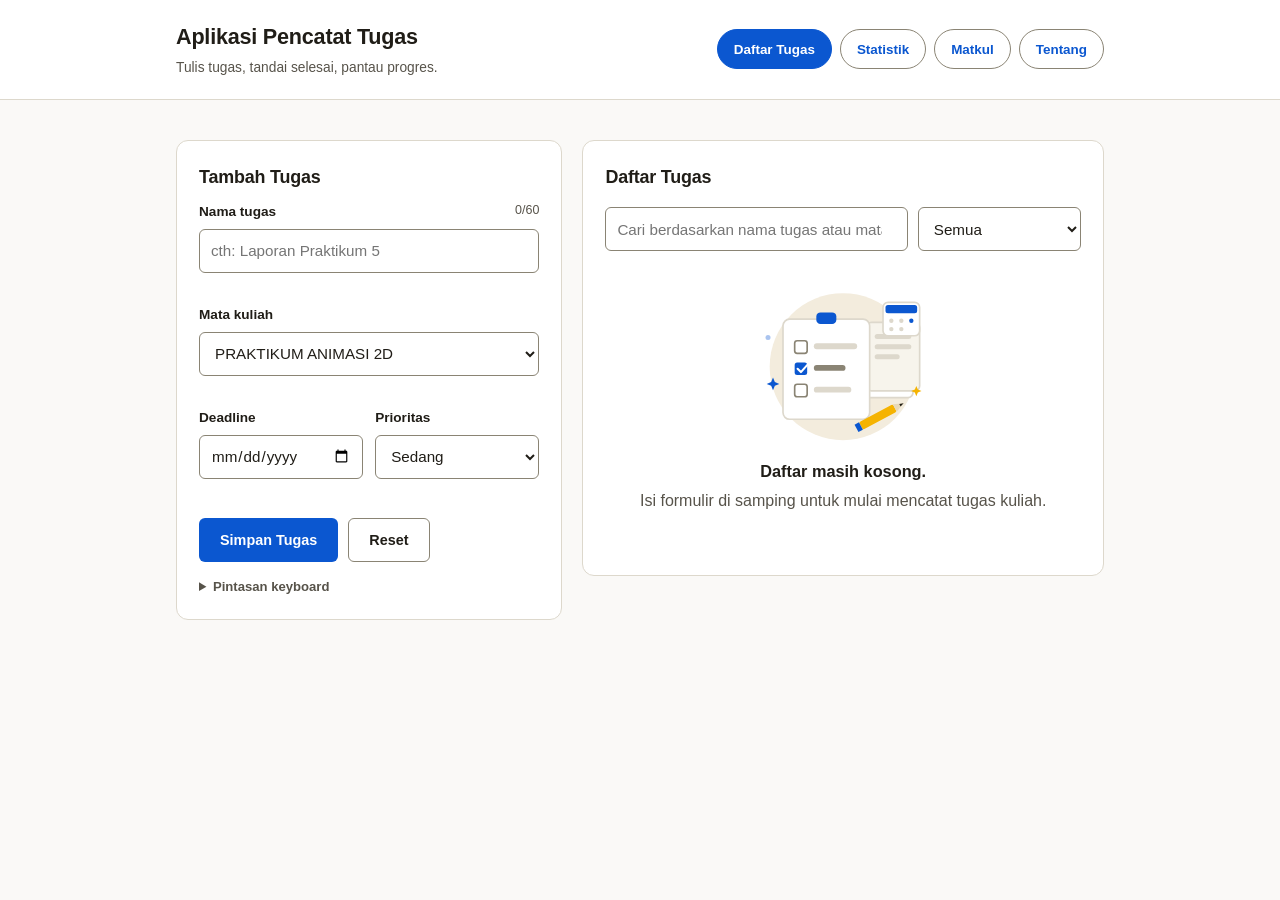
==== index.html @ 3ff624b5 "feat: kode awal aplikasi dari Tugas 4" ====
<!DOCTYPE html>
<html lang="id">
<head>
  <meta charset="UTF-8">
  <meta name="viewport" content="width=device-width, initial-scale=1.0">
  <title>Aplikasi Pencatat Tugas Kuliah</title>
  <link rel="stylesheet" href="src/css/style.css">
</head>
<body>
  <header class="topbar">
    <div class="wrap topbar-row">
      <div>
        <h1>Aplikasi Pencatat Tugas</h1>
        <p class="sub">Tulis tugas, tandai selesai, pantau progres.</p>
      </div>
      <nav class="nav" aria-label="Navigasi utama">
        <button type="button" data-view="daftar" aria-current="page">Daftar Tugas</button>
        <button type="button" data-view="statistik">Statistik</button>
        <button type="button" data-view="matkul">Matkul</button>
        <button type="button" data-view="tentang">Tentang</button>
      </nav>
    </div>
  </header>

  <main class="wrap">
    <!-- View 1: Daftar (dari Tugas 3) -->
    <section id="view-daftar" class="view aktif" aria-labelledby="j-daftar">
      <div class="grid">
        <div class="card">
          <h2 id="j-daftar">Tambah Tugas</h2>
          <form id="taskForm" novalidate>
            <label>Nama tugas <span id="charCount" class="count">0/60</span>
              <input type="text" id="taskName" maxlength="60" placeholder="cth: Laporan Praktikum 5" autocomplete="off">
              <small class="err" id="errName"></small>
            </label>
            <label>Mata kuliah
              <select id="course"></select>
              <small class="err" id="errCourse"></small>
            </label>
            <div class="row">
              <label>Deadline
                <input type="date" id="deadline">
                <small class="err" id="errDeadline"></small>
              </label>
              <label>Prioritas
                <select id="priority">
                  <option value="Rendah">Rendah</option>
                  <option value="Sedang" selected>Sedang</option>
                  <option value="Tinggi">Tinggi</option>
                </select>
              </label>
            </div>
            <div class="actions">
              <button type="submit" id="btnSave">Simpan Tugas</button>
              <button type="button" id="btnReset" class="ghost">Reset</button>
            </div>
          </form>
          <details class="hint">
            <summary>Pintasan keyboard</summary>
            <ul class="hint-list">
              <li><kbd>Ctrl</kbd> + <kbd>K</kbd>: lompat ke kolom nama tanpa menyentuh mouse.</li>
              <li><kbd>Enter</kbd>: simpan tugas langsung dari keyboard.</li>
              <li><kbd>Esc</kbd>: kosongkan formulir dan ulangi isian dari awal.</li>
            </ul>
          </details>
        </div>

        <div class="card">
          <h2>Daftar Tugas</h2>
          <div class="toolbar">
            <input type="search" id="search" placeholder="Cari berdasarkan nama tugas atau mata kuliah…">
            <select id="filter">
              <option value="semua">Semua</option>
              <option value="aktif">Belum selesai</option>
              <option value="selesai">Selesai</option>
              <option value="Tinggi">Prioritas Tinggi</option>
            </select>
          </div>
          <div id="loading" class="loading" hidden>
            <span class="spinner" aria-hidden="true"></span> Menyimpan…
          </div>
          <div id="empty" class="empty">
            <img src="assets/images/hero.svg" alt="Ilustrasi mahasiswa mengelola daftar tugas" width="240" height="200" id="imgHero">
            <p class="muted" id="imgFallback" hidden>Gambar ilustrasi tidak dapat dimuat. Isi formulir di samping untuk mulai mencatat tugas kuliah.</p>
            <p><strong>Daftar masih kosong.</strong></p>
            <p>Isi formulir di samping untuk mulai mencatat tugas kuliah.</p>
          </div>
          <p id="noMatch" class="empty" hidden>Tidak ada yang cocok. Ubah kata kunci atau filternya.</p>
          <ul id="taskList" class="list"></ul>
          <p id="preview" class="preview" aria-live="polite"></p>
        </div>
      </div>
    </section>

    <!-- View 2: Statistik -->
    <section id="view-statistik" class="view" aria-labelledby="j-stat" hidden>
      <div class="card">
        <h2 id="j-stat">Statistik</h2>
        <p class="stat-angka">Selesai: <strong><span id="pct">0</span>%</strong> (<span id="doneCount">0</span>/<span id="totalCount">0</span> tugas)</p>
        <div class="progres" role="progressbar" aria-valuemin="0" aria-valuemax="100" aria-valuenow="0" aria-label="Progres tugas selesai">
          <div id="bar" class="bar-fill"></div>
        </div>
        <div class="actions"><button type="button" id="btnKeDaftar">Kembali ke Daftar</button></div>
      </div>
    </section>

    <!-- View 3: Mata kuliah -->
    <section id="view-matkul" class="view" aria-labelledby="j-matkul" hidden>
      <div class="card">
        <h2 id="j-matkul">Mata Kuliah</h2>
        <ul id="matkulList" class="list"></ul>
        <form id="matkulForm" novalidate>
          <label>Tambah mata kuliah
            <input type="text" id="matkulName" maxlength="60" placeholder="cth: Praktikum Animasi 3D" autocomplete="off">
            <small class="err" id="matkulMsg"></small>
          </label>
          <div class="actions"><button type="submit">Tambah</button></div>
        </form>
      </div>
    </section>

    <!-- View 4: Tentang -->
    <section id="view-tentang" class="view" aria-labelledby="j-tentang" hidden>
      <div class="card tentang">
        <img src="assets/images/ikon-tugas.svg" alt="Ikon tas kuliah" width="96" height="96" id="imgIkon">
        <div>
          <h2 id="j-tentang">Tentang Aplikasi</h2>
          <p>Aplikasi yang membantu mahasiswa mengelola tugas kuliah secara praktis dan terorganisir. Pengguna dapat mencatat tugas, menandai tugas yang telah selesai, serta memantau progres pengerjaan melalui fitur Statistik.</p>
        </div>
      </div>
      <div class="card">
        <h2>Cara pakai</h2>
        <ul class="fitur">
          <li>Masukkan informasi tugas pada formulir Daftar Tugas, lalu tekan Simpan Tugas.</li>
          <li>Tandai tugas sebagai selesai setelah dikerjakan, atau hapus tugas yang tidak diperlukan.</li>
          <li>Buka menu Statistik untuk melihat progres dan jumlah tugas yang telah diselesaikan.</li>
        </ul>
      </div>
    </section>
  </main>

  <script src="src/js/app.js"></script>
</body>
</html>
---- src/css/style.css ----
@font-face{font-family:"Inter";font-style:normal;font-weight:400;font-display:swap;src:url("../assets/fonts/inter-latin-400.woff2") format("woff2")}
@font-face{font-family:"Inter";font-style:normal;font-weight:600;font-display:swap;src:url("../assets/fonts/inter-latin-600.woff2") format("woff2")}
@font-face{font-family:"Inter";font-style:normal;font-weight:700;font-display:swap;src:url("../assets/fonts/inter-latin-700.woff2") format("woff2")}
:root {
  --kertas: #faf9f7;
  --kartu: #ffffff;
  --tinta: #201d17;
  --abu: #57534a;
  --garis: #ddd8cc;
  --aksen: #0b57d0;
  --aksen-tua: #0847b3;
  --bahaya: #b3261e;
  --r-kartu: 12px;
  --r-kontrol: 6px;
}
*{box-sizing:border-box;margin:0;padding:0}
body{font-family:"Inter",-apple-system,BlinkMacSystemFont,"Segoe UI",Roboto,"Helvetica Neue",Arial,sans-serif;background:var(--kertas);color:var(--tinta);line-height:1.6}
.wrap{max-width:960px;margin:0 auto;padding:20px 16px}
.topbar{background:#fff;border-bottom:1px solid var(--garis);position:sticky;top:0;z-index:20}
.topbar h1{font-size:1.35rem;font-weight:700;letter-spacing:-.01em;color:var(--tinta)}
.sub{color:var(--abu);font-size:.86rem;margin-top:2px}
.topbar-row{display:flex;flex-wrap:wrap;gap:12px;align-items:center;justify-content:space-between}
.nav{display:flex;gap:8px;flex-wrap:wrap}
.nav button{padding:8px 16px;min-height:40px;border-radius:999px;border:1px solid #8a8474;background:transparent;color:var(--aksen);font-weight:700;font-size:.84rem;font-family:inherit;cursor:pointer}
.nav button[aria-current="page"]{background:var(--aksen);border-color:var(--aksen);color:#fff}
.nav button:hover{background:#e7edf7}
.nav button:active{background:#d8e2f5}
.nav button[aria-current="page"]:hover{background:var(--aksen-tua);border-color:var(--aksen-tua);color:#fff}
.view{opacity:0;transform:translateY(8px);transition:opacity 200ms ease-out,transform 200ms ease-out}
main>.view{margin-top:20px}
.view.aktif{opacity:1;transform:none}
.grid{display:grid;grid-template-columns:1fr 1.35fr;gap:20px;align-items:start}
@media(max-width:800px){.grid{grid-template-columns:1fr}}
.card{background:var(--kartu);border:1px solid var(--garis);border-radius:var(--r-kartu);padding:22px;margin-bottom:16px}
.card h2{font-size:1.12rem;font-weight:700;margin-bottom:10px;letter-spacing:-.01em}
.hint-list{list-style:none;margin:8px 0 0;padding:0;font-size:.82rem;color:var(--abu);display:flex;flex-direction:column;gap:6px}
.hint{margin-top:14px;font-size:.82rem;color:var(--abu)}
.hint summary{cursor:pointer;font-weight:600}
kbd{background:#f1efe9;color:var(--tinta);border:1px solid var(--garis);border-bottom-width:2px;border-radius:4px;padding:1px 6px;font-size:.75rem;font-family:inherit}
label{display:block;font-size:.85rem;font-weight:600;margin-bottom:14px}
input,select{width:100%;margin-top:6px;padding:10px 11px;border:1px solid #8a8474;border-radius:var(--r-kontrol);font-size:.95rem;background:#fff;color:var(--tinta);font-family:inherit;min-height:44px;max-width:100%}
input:hover,select:hover{border-color:var(--tinta)}
input:focus,select:focus{border-color:var(--aksen);outline:2px solid var(--aksen);outline-offset:1px}
input.invalid{border-color:var(--bahaya);background:#fef7f6}
.err{display:block;min-height:1.1em;color:var(--bahaya);font-size:.8rem;margin-top:3px}
.count{float:right;font-weight:400;color:var(--abu);font-size:.78rem}
.row{display:grid;grid-template-columns:1fr 1fr;gap:12px}
@media(max-width:520px){.row{grid-template-columns:1fr}}
.actions{display:flex;gap:10px;margin-top:8px;flex-wrap:wrap}
button{padding:10px 20px;min-height:44px;border:1px solid transparent;border-radius:var(--r-kontrol);background:var(--aksen);color:#fff;font-weight:700;font-size:.9rem;font-family:inherit;cursor:pointer}
button:hover{background:var(--aksen-tua)}
button:active{background:#063fa0}
button:disabled{opacity:.6;cursor:wait}
button.ghost{background:transparent;color:var(--tinta);border-color:#8a8474}
button.ghost:hover{background:#f1efe9}
button:focus-visible,.nav button:focus-visible,input:focus-visible,select:focus-visible,summary:focus-visible{outline:2px solid var(--aksen);outline-offset:2px}
.toolbar{display:flex;gap:10px;margin-bottom:16px}
@media(max-width:520px){.toolbar{flex-direction:column}}
@media(max-width:520px){
  .topbar-row{flex-direction:column;align-items:stretch}
  .nav{display:grid;grid-template-columns:repeat(2,1fr);gap:8px}
  .nav button{border-radius:var(--r-kontrol);text-align:center;padding:8px 4px}
  .card{padding:16px}
}
.toolbar input{flex:2}.toolbar select{flex:1}
.list{list-style:none;display:flex;flex-direction:column;gap:6px}
.list li{background:#fff;border:1px solid var(--garis);border-radius:6px;padding:8px 12px;display:flex;justify-content:space-between;gap:10px;align-items:center}
.list li:hover{background:#f1efe9}
.list li.tinggi{border-left:3px solid var(--bahaya)}
.list li.done{opacity:.6}
.list li.done strong{text-decoration:line-through}
.list .meta{font-size:.8rem;color:var(--abu);margin-top:2px;overflow-wrap:anywhere}
.tag{font-size:.78rem;white-space:nowrap;color:var(--abu)}
.tag.Tinggi{color:var(--bahaya);font-weight:700}
.tag.Sedang,.tag.Rendah{font-weight:400}
.mini{width:auto;padding:6px 10px;font-size:.78rem;min-height:40px;background:transparent;color:var(--tinta);border-color:#8a8474}
.mini:hover{background:#e8e4d8}
#matkulForm{margin-top:16px}
.empty{color:var(--abu);padding:12px 8px 8px;background:transparent;text-align:center}
.empty strong{display:block;color:var(--tinta);font-size:1.02rem;margin:12px 0 4px}
.empty p{margin:0}
.empty img{width:200px;max-width:60%;height:auto;display:block;margin:0 auto}
@media(max-width:520px){.empty img{width:160px}}
.loading{display:flex;align-items:center;gap:10px;justify-content:center;padding:18px;font-weight:600}
.loading[hidden]{display:none}
.spinner{width:20px;height:20px;border:3px solid var(--garis);border-top-color:var(--aksen);border-radius:50%;animation:spin .7s linear infinite}
@keyframes spin{to{transform:rotate(360deg)}}
.preview{min-height:1.4em;font-size:.85rem;color:var(--abu);margin-top:12px}
.stat-angka{font-size:1.05rem;margin:10px 0 14px;font-variant-numeric:tabular-nums}
.progres{height:12px;background:#e7e2d5;border-radius:6px;overflow:hidden;margin-bottom:16px}
.bar-fill{height:100%;width:100%;background:var(--aksen);transform:scaleX(0);transform-origin:left center}
.muted{color:var(--abu);font-size:.88rem;margin-top:10px}
.tentang img{width:72px;height:72px;max-width:100%;display:block}
.tentang{display:flex;gap:16px;align-items:center;flex-wrap:wrap}
.fitur{margin:8px 0 0 18px;display:flex;flex-direction:column;gap:6px;font-size:.9rem}
img{max-width:100%}
@media (prefers-reduced-motion:reduce){
  .view{transition:none}
  .spinner{animation-duration:.01ms}
  *{animation-duration:.01ms !important}
}
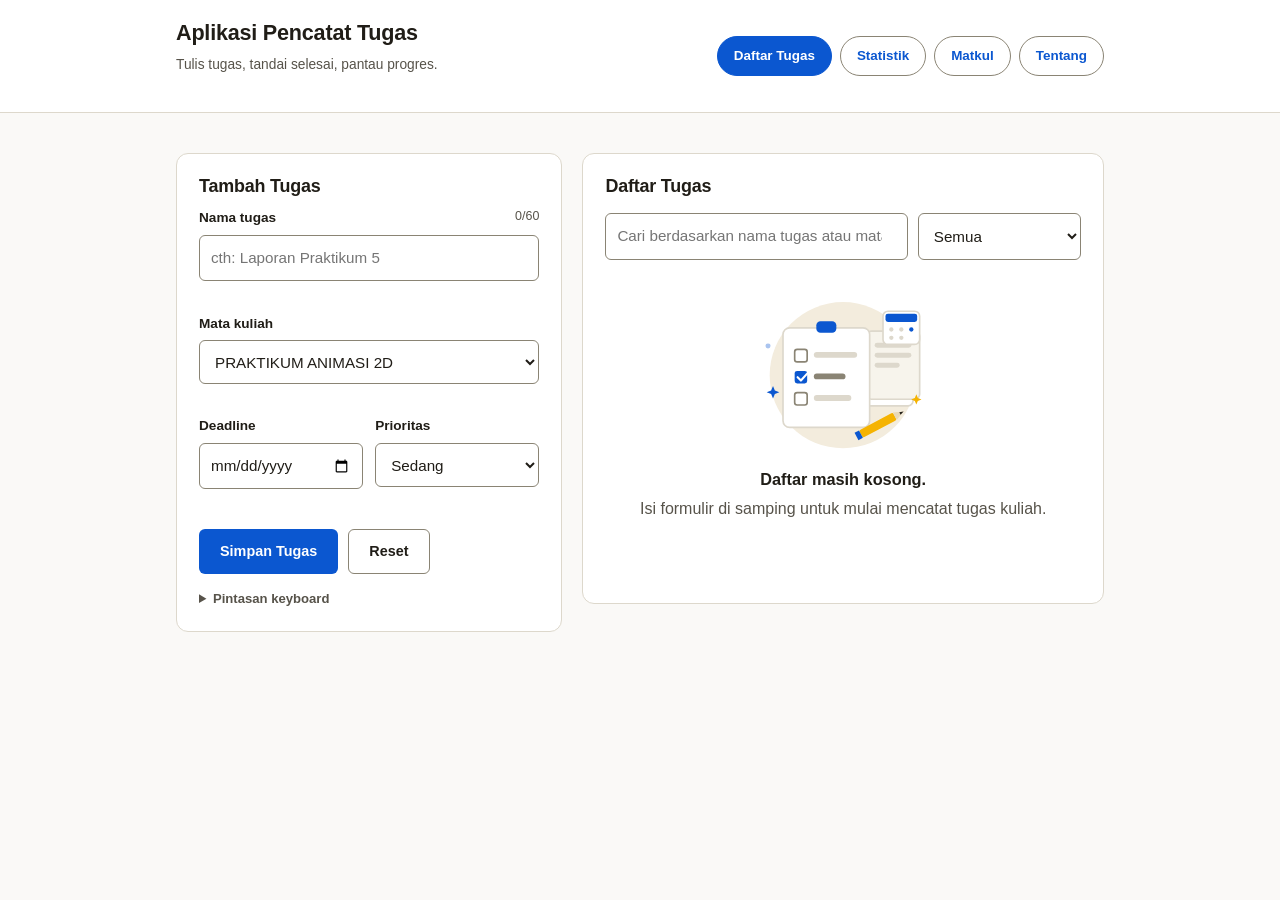
==== commit 94a482d2: "chore: pasang Bootstrap 5.3.3 dari CDN" ====
--- a/index.html
+++ b/index.html
@@ -4,6 +4,7 @@
   <meta charset="UTF-8">
   <meta name="viewport" content="width=device-width, initial-scale=1.0">
   <title>Aplikasi Pencatat Tugas Kuliah</title>
+  <link rel="stylesheet" href="https://cdn.jsdelivr.net/npm/bootstrap@5.3.3/dist/css/bootstrap.min.css">
   <link rel="stylesheet" href="src/css/style.css">
 </head>
 <body>
@@ -25,8 +26,8 @@
   <main class="wrap">
     <!-- View 1: Daftar (dari Tugas 3) -->
     <section id="view-daftar" class="view aktif" aria-labelledby="j-daftar">
-      <div class="grid">
-        <div class="card">
+      <div class="tata-letak">
+        <div class="panel">
           <h2 id="j-daftar">Tambah Tugas</h2>
           <form id="taskForm" novalidate>
             <label>Nama tugas <span id="charCount" class="count">0/60</span>
@@ -37,7 +38,7 @@
               <select id="course"></select>
               <small class="err" id="errCourse"></small>
             </label>
-            <div class="row">
+            <div class="baris">
               <label>Deadline
                 <input type="date" id="deadline">
                 <small class="err" id="errDeadline"></small>
@@ -65,7 +66,7 @@
           </details>
         </div>
 
-        <div class="card">
+        <div class="panel">
           <h2>Daftar Tugas</h2>
           <div class="toolbar">
             <input type="search" id="search" placeholder="Cari berdasarkan nama tugas atau mata kuliah…">
@@ -77,7 +78,7 @@
             </select>
           </div>
           <div id="loading" class="loading" hidden>
-            <span class="spinner" aria-hidden="true"></span> Menyimpan…
+            <span class="spinner-border spinner-border-sm" aria-hidden="true"></span> Menyimpan…
           </div>
           <div id="empty" class="empty">
             <img src="assets/images/hero.svg" alt="Ilustrasi mahasiswa mengelola daftar tugas" width="240" height="200" id="imgHero">
@@ -94,7 +95,7 @@
 
     <!-- View 2: Statistik -->
     <section id="view-statistik" class="view" aria-labelledby="j-stat" hidden>
-      <div class="card">
+      <div class="panel">
         <h2 id="j-stat">Statistik</h2>
         <p class="stat-angka">Selesai: <strong><span id="pct">0</span>%</strong> (<span id="doneCount">0</span>/<span id="totalCount">0</span> tugas)</p>
         <div class="progres" role="progressbar" aria-valuemin="0" aria-valuemax="100" aria-valuenow="0" aria-label="Progres tugas selesai">
@@ -106,7 +107,7 @@
 
     <!-- View 3: Mata kuliah -->
     <section id="view-matkul" class="view" aria-labelledby="j-matkul" hidden>
-      <div class="card">
+      <div class="panel">
         <h2 id="j-matkul">Mata Kuliah</h2>
         <ul id="matkulList" class="list"></ul>
         <form id="matkulForm" novalidate>
@@ -121,14 +122,14 @@
 
     <!-- View 4: Tentang -->
     <section id="view-tentang" class="view" aria-labelledby="j-tentang" hidden>
-      <div class="card tentang">
+      <div class="panel tentang">
         <img src="assets/images/ikon-tugas.svg" alt="Ikon tas kuliah" width="96" height="96" id="imgIkon">
         <div>
           <h2 id="j-tentang">Tentang Aplikasi</h2>
           <p>Aplikasi yang membantu mahasiswa mengelola tugas kuliah secara praktis dan terorganisir. Pengguna dapat mencatat tugas, menandai tugas yang telah selesai, serta memantau progres pengerjaan melalui fitur Statistik.</p>
         </div>
       </div>
-      <div class="card">
+      <div class="panel">
         <h2>Cara pakai</h2>
         <ul class="fitur">
           <li>Masukkan informasi tugas pada formulir Daftar Tugas, lalu tekan Simpan Tugas.</li>
@@ -139,6 +140,25 @@
     </section>
   </main>
 
+  <div class="modal fade" id="modalKonfirmasi" tabindex="-1" aria-labelledby="judulKonfirmasi" aria-hidden="true">
+    <div class="modal-dialog modal-dialog-centered">
+      <div class="modal-content">
+        <div class="modal-header">
+          <h2 class="modal-title h5" id="judulKonfirmasi">Konfirmasi</h2>
+          <button type="button" class="btn-close" data-bs-dismiss="modal" aria-label="Tutup"></button>
+        </div>
+        <div class="modal-body" id="isiKonfirmasi"></div>
+        <div class="modal-footer">
+          <button type="button" class="btn btn-outline-secondary" data-bs-dismiss="modal">Batal</button>
+          <button type="button" class="btn btn-danger" id="tombolSetuju">Hapus</button>
+        </div>
+      </div>
+    </div>
+  </div>
+  <div class="toast-container position-fixed bottom-0 end-0 p-3" id="areaToast"></div>
+
+  <script src="https://cdn.jsdelivr.net/npm/bootstrap@5.3.3/dist/js/bootstrap.bundle.min.js"></script>
+  <script src="src/ui/ui-pustaka.js"></script>
   <script src="src/js/app.js"></script>
 </body>
 </html>
--- a/src/css/style.css
+++ b/src/css/style.css
@@ -29,10 +29,10 @@
 .view{opacity:0;transform:translateY(8px);transition:opacity 200ms ease-out,transform 200ms ease-out}
 main>.view{margin-top:20px}
 .view.aktif{opacity:1;transform:none}
-.grid{display:grid;grid-template-columns:1fr 1.35fr;gap:20px;align-items:start}
-@media(max-width:800px){.grid{grid-template-columns:1fr}}
-.card{background:var(--kartu);border:1px solid var(--garis);border-radius:var(--r-kartu);padding:22px;margin-bottom:16px}
-.card h2{font-size:1.12rem;font-weight:700;margin-bottom:10px;letter-spacing:-.01em}
+.tata-letak{display:grid;grid-template-columns:1fr 1.35fr;gap:20px;align-items:start}
+@media(max-width:800px){.tata-letak{grid-template-columns:1fr}}
+.panel{background:var(--kartu);border:1px solid var(--garis);border-radius:var(--r-kartu);padding:22px;margin-bottom:16px}
+.panel h2{font-size:1.12rem;font-weight:700;margin-bottom:10px;letter-spacing:-.01em}
 .hint-list{list-style:none;margin:8px 0 0;padding:0;font-size:.82rem;color:var(--abu);display:flex;flex-direction:column;gap:6px}
 .hint{margin-top:14px;font-size:.82rem;color:var(--abu)}
 .hint summary{cursor:pointer;font-weight:600}
@@ -44,8 +44,8 @@
 input.invalid{border-color:var(--bahaya);background:#fef7f6}
 .err{display:block;min-height:1.1em;color:var(--bahaya);font-size:.8rem;margin-top:3px}
 .count{float:right;font-weight:400;color:var(--abu);font-size:.78rem}
-.row{display:grid;grid-template-columns:1fr 1fr;gap:12px}
-@media(max-width:520px){.row{grid-template-columns:1fr}}
+.baris{display:grid;grid-template-columns:1fr 1fr;gap:12px}
+@media(max-width:520px){.baris{grid-template-columns:1fr}}
 .actions{display:flex;gap:10px;margin-top:8px;flex-wrap:wrap}
 button{padding:10px 20px;min-height:44px;border:1px solid transparent;border-radius:var(--r-kontrol);background:var(--aksen);color:#fff;font-weight:700;font-size:.9rem;font-family:inherit;cursor:pointer}
 button:hover{background:var(--aksen-tua)}
@@ -60,7 +60,7 @@
   .topbar-row{flex-direction:column;align-items:stretch}
   .nav{display:grid;grid-template-columns:repeat(2,1fr);gap:8px}
   .nav button{border-radius:var(--r-kontrol);text-align:center;padding:8px 4px}
-  .card{padding:16px}
+  .panel{padding:16px}
 }
 .toolbar input{flex:2}.toolbar select{flex:1}
 .list{list-style:none;display:flex;flex-direction:column;gap:6px}
@@ -83,8 +83,6 @@
 @media(max-width:520px){.empty img{width:160px}}
 .loading{display:flex;align-items:center;gap:10px;justify-content:center;padding:18px;font-weight:600}
 .loading[hidden]{display:none}
-.spinner{width:20px;height:20px;border:3px solid var(--garis);border-top-color:var(--aksen);border-radius:50%;animation:spin .7s linear infinite}
-@keyframes spin{to{transform:rotate(360deg)}}
 .preview{min-height:1.4em;font-size:.85rem;color:var(--abu);margin-top:12px}
 .stat-angka{font-size:1.05rem;margin:10px 0 14px;font-variant-numeric:tabular-nums}
 .progres{height:12px;background:#e7e2d5;border-radius:6px;overflow:hidden;margin-bottom:16px}
@@ -94,8 +92,15 @@
 .tentang{display:flex;gap:16px;align-items:center;flex-wrap:wrap}
 .fitur{margin:8px 0 0 18px;display:flex;flex-direction:column;gap:6px;font-size:.9rem}
 img{max-width:100%}
+
+/* Komponen Bootstrap yang dipakai lewat src/ui/ui-pustaka.js, disesuaikan dengan tema sendiri */
+.list .badge{background:#e7edf7;color:var(--aksen);font-size:.74rem;font-weight:700;padding:.35em .7em;border-radius:999px}
+.list .badge.Tinggi{background:#fbe9e7;color:var(--bahaya)}
+.modal-content{border:1px solid var(--garis);border-radius:var(--r-kartu);background:var(--kartu);color:var(--tinta)}
+.modal-footer .btn{border-radius:var(--r-kontrol);font-weight:600}
+.toast{border-radius:var(--r-kontrol);border:1px solid var(--garis);background:var(--kartu);color:var(--tinta)}
+.toast-body{font-size:.88rem}
 @media (prefers-reduced-motion:reduce){
   .view{transition:none}
-  .spinner{animation-duration:.01ms}
   *{animation-duration:.01ms !important}
 }
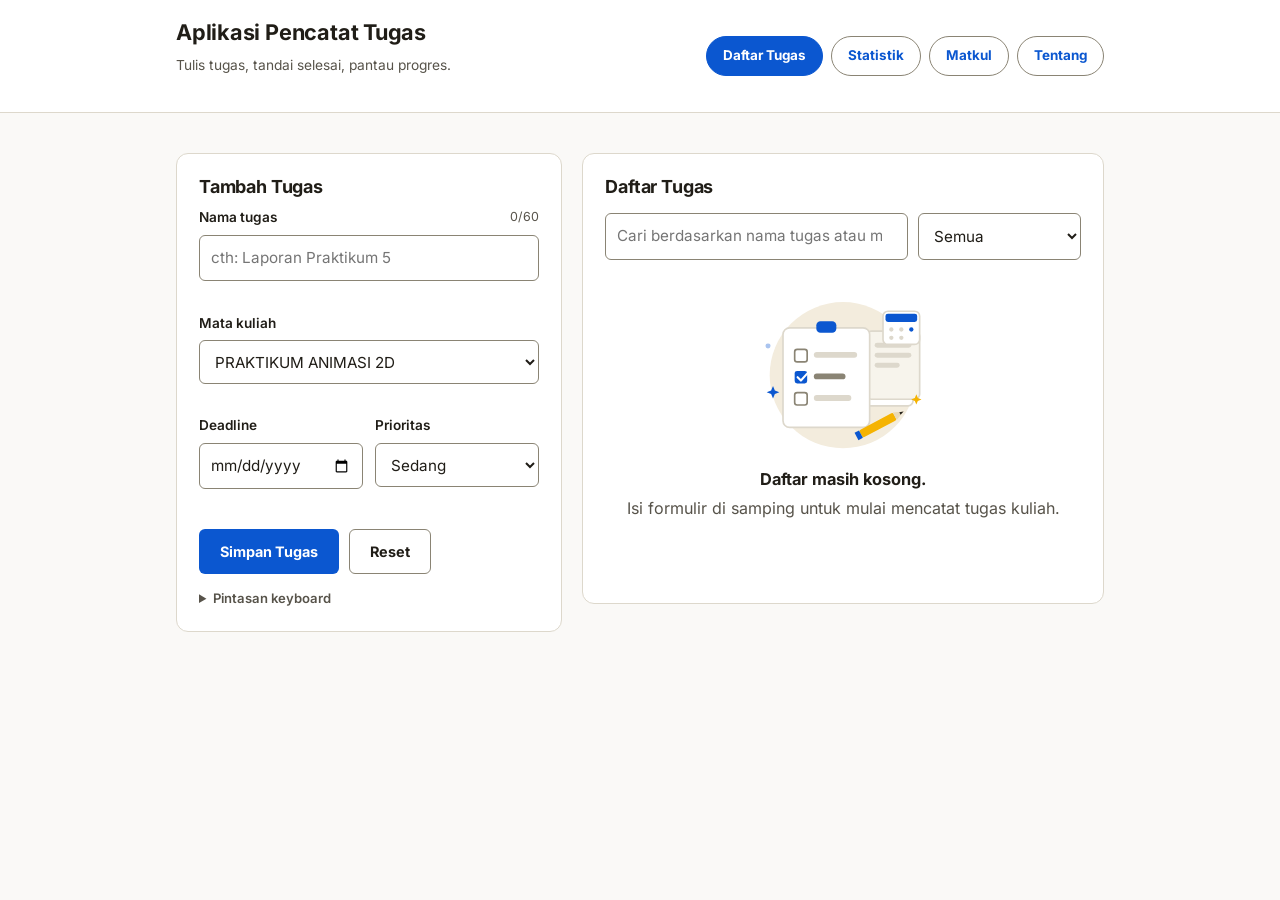
==== commit 89484f61: "chore: manifest aset dan favicon" ====
--- a/index.html
+++ b/index.html
@@ -4,6 +4,7 @@
   <meta charset="UTF-8">
   <meta name="viewport" content="width=device-width, initial-scale=1.0">
   <title>Aplikasi Pencatat Tugas Kuliah</title>
+  <link rel="icon" href="assets/images/ikon-tugas.svg" type="image/svg+xml">
   <link rel="stylesheet" href="https://cdn.jsdelivr.net/npm/bootstrap@5.3.3/dist/css/bootstrap.min.css">
   <link rel="stylesheet" href="src/css/style.css">
 </head>
--- a/src/css/style.css
+++ b/src/css/style.css
@@ -1,6 +1,6 @@
-@font-face{font-family:"Inter";font-style:normal;font-weight:400;font-display:swap;src:url("../assets/fonts/inter-latin-400.woff2") format("woff2")}
-@font-face{font-family:"Inter";font-style:normal;font-weight:600;font-display:swap;src:url("../assets/fonts/inter-latin-600.woff2") format("woff2")}
-@font-face{font-family:"Inter";font-style:normal;font-weight:700;font-display:swap;src:url("../assets/fonts/inter-latin-700.woff2") format("woff2")}
+@font-face{font-family:"Inter";font-style:normal;font-weight:400;font-display:swap;src:url("../../assets/fonts/inter-latin-400.woff2") format("woff2")}
+@font-face{font-family:"Inter";font-style:normal;font-weight:600;font-display:swap;src:url("../../assets/fonts/inter-latin-600.woff2") format("woff2")}
+@font-face{font-family:"Inter";font-style:normal;font-weight:700;font-display:swap;src:url("../../assets/fonts/inter-latin-700.woff2") format("woff2")}
 :root {
   --kertas: #faf9f7;
   --kartu: #ffffff;
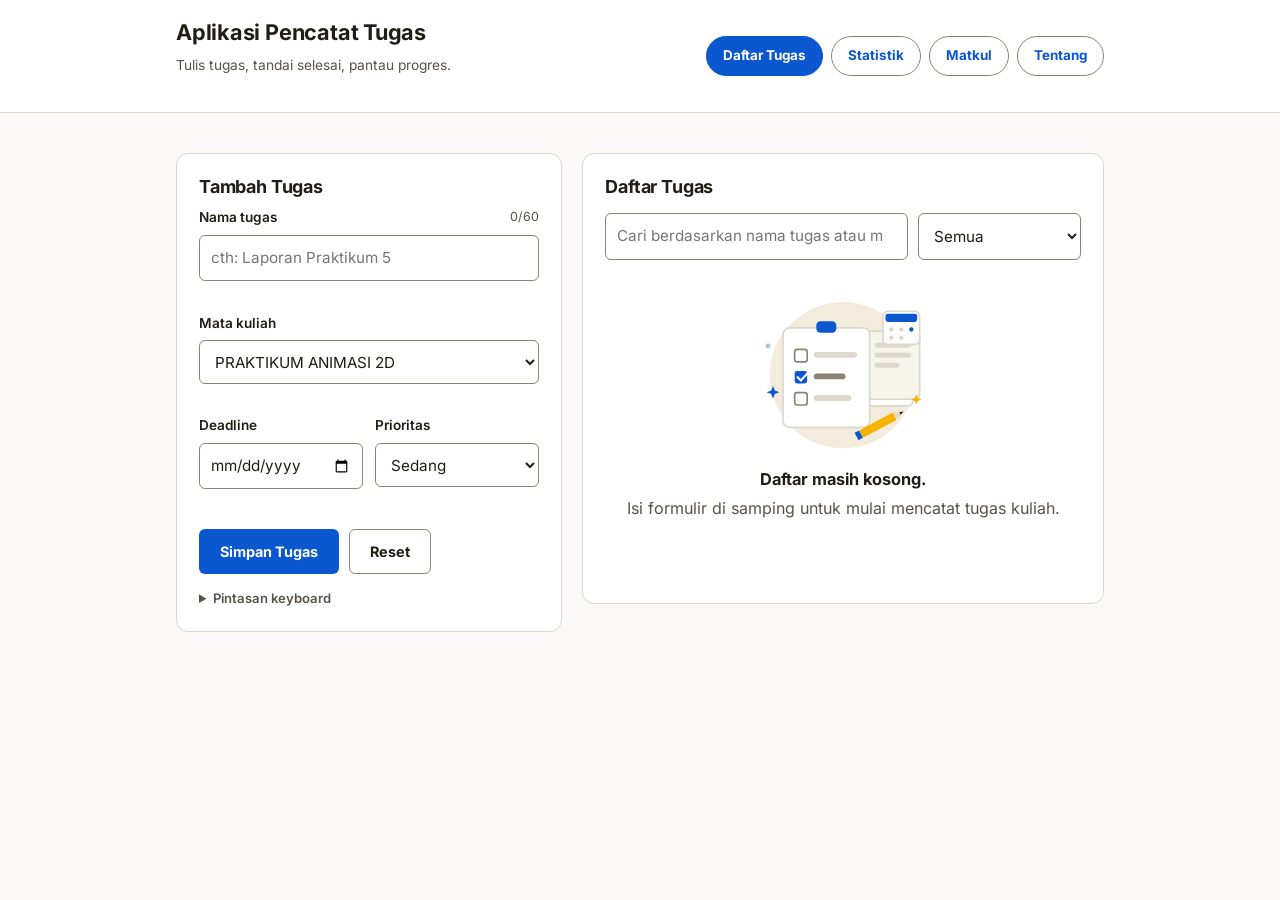
==== commit 37192328: "refactor(main): pasang event dari main.js dan buang global app.js" ====
--- a/index.html
+++ b/index.html
@@ -159,7 +159,6 @@
   <div class="toast-container position-fixed bottom-0 end-0 p-3" id="areaToast"></div>
 
   <script src="https://cdn.jsdelivr.net/npm/bootstrap@5.3.3/dist/js/bootstrap.bundle.min.js"></script>
-  <script src="src/ui/ui-pustaka.js"></script>
-  <script src="src/js/app.js"></script>
+  <script type="module" src="src/js/main.js"></script>
 </body>
 </html>
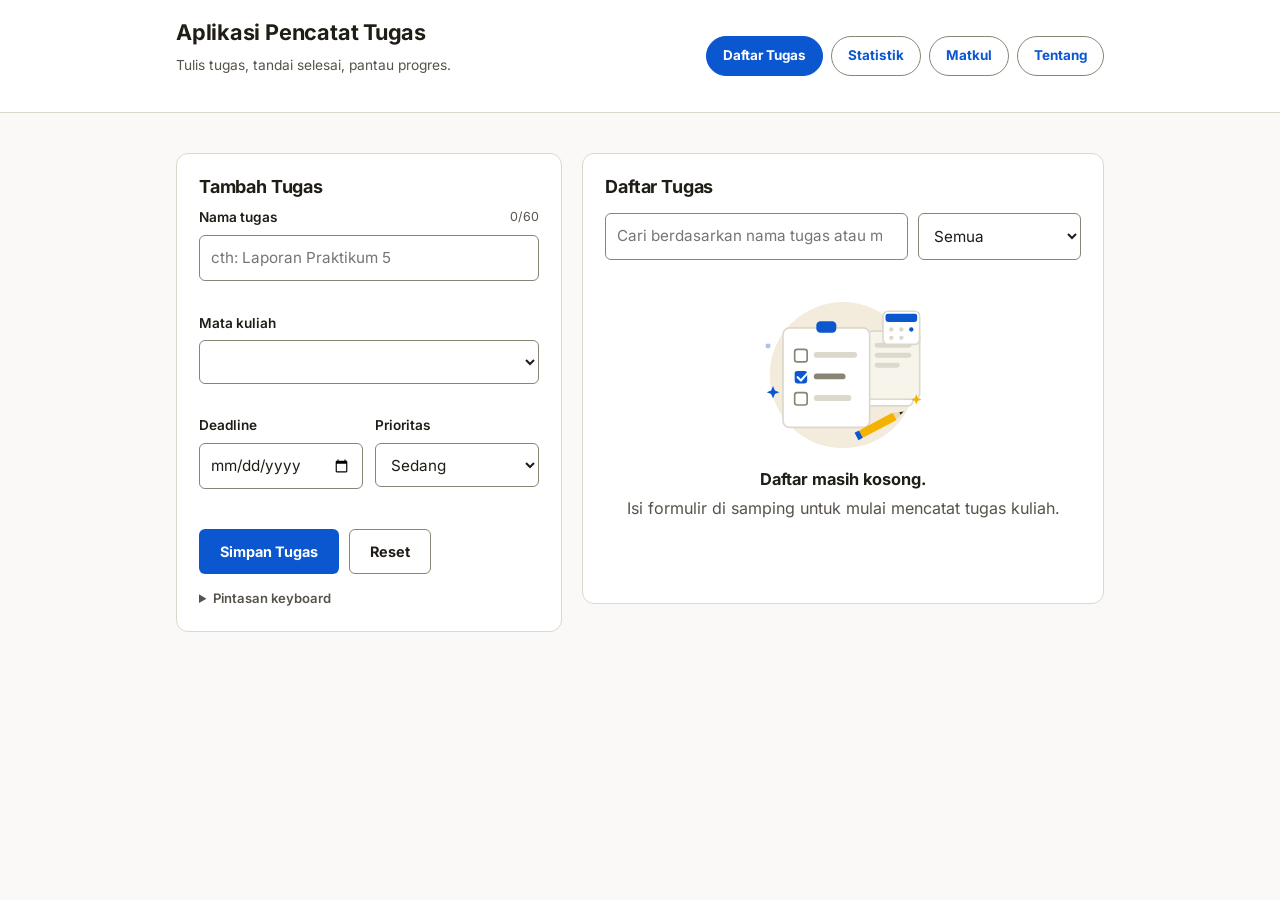
==== commit f11f7c18: "feat(ui): komponen BarisTugas untuk seluruh daftar" ====
--- a/index.html
+++ b/index.html
@@ -78,6 +78,7 @@
               <option value="Tinggi">Prioritas Tinggi</option>
             </select>
           </div>
+          <p id="storageMsg" class="err" role="status" hidden></p>
           <div id="loading" class="loading" hidden>
             <span class="spinner-border spinner-border-sm" aria-hidden="true"></span> Menyimpan…
           </div>
--- a/src/css/style.css
+++ b/src/css/style.css
@@ -42,7 +42,7 @@
 input:hover,select:hover{border-color:var(--tinta)}
 input:focus,select:focus{border-color:var(--aksen);outline:2px solid var(--aksen);outline-offset:1px}
 input.invalid{border-color:var(--bahaya);background:#fef7f6}
-.err{display:block;min-height:1.1em;color:var(--bahaya);font-size:.8rem;margin-top:3px}
+.err{display:block;min-height:1.1em;color:var(--bahaya);font-size:.8rem;margin-top:3px}#storageMsg[hidden]{display:none}
 .count{float:right;font-weight:400;color:var(--abu);font-size:.78rem}
 .baris{display:grid;grid-template-columns:1fr 1fr;gap:12px}
 @media(max-width:520px){.baris{grid-template-columns:1fr}}
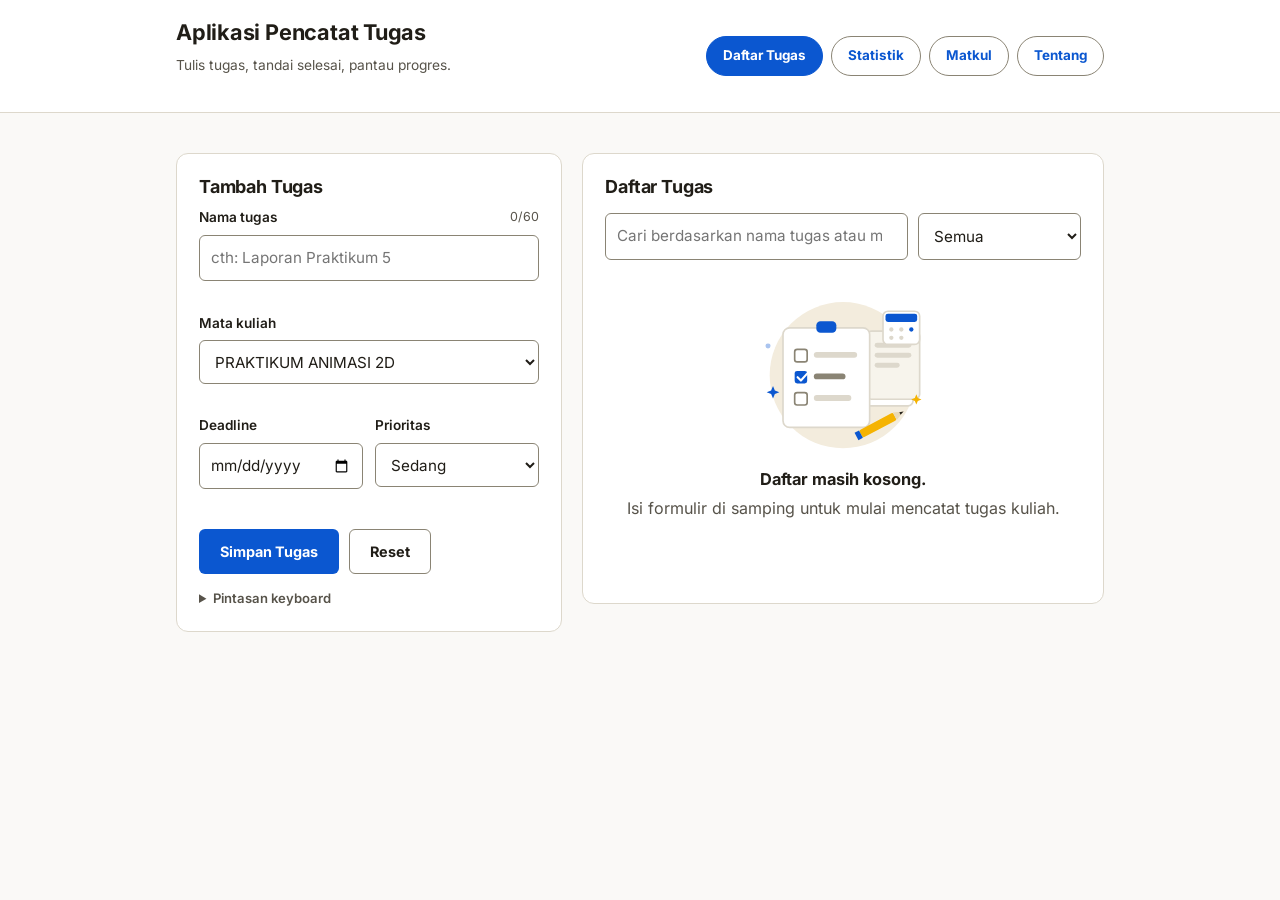
==== commit 8fe844b7: "feat(demo): kit demo P14, laporan, slide, dan rekaman cadangan demo-kit.js dan window.DEMO_KIT aktif" ====
--- a/index.html
+++ b/index.html
@@ -160,6 +160,33 @@
   <div class="toast-container position-fixed bottom-0 end-0 p-3" id="areaToast"></div>
 
   <script src="https://cdn.jsdelivr.net/npm/bootstrap@5.3.3/dist/js/bootstrap.bundle.min.js"></script>
+
+  <!-- Kit demo P14: data contoh dan reset hanya aktif bila alamat diakhiri ?demo=1. -->
+  <script>
+    window.DEMO_KIT = {
+      kunciStorage: ['tugasku:tugas:v1', 'tugasku:matkul:v1'],
+      isiContoh() {
+        const tanggal = (n) => {
+          const d = new Date();
+          d.setDate(d.getDate() + n);
+          return `${d.getFullYear()}-${String(d.getMonth() + 1).padStart(2, '0')}-${String(d.getDate()).padStart(2, '0')}`;
+        };
+        localStorage.setItem('tugasku:tugas:v1', JSON.stringify([
+          { id: 1, nama: 'Laporan Praktikum 5', mk: 'PRAKTIKUM PEMROGRAMAN VISUAL', deadline: tanggal(1), prio: 'Tinggi', done: false },
+          { id: 2, nama: 'Revisi Storyboard Iklan', mk: 'PRODUKSI KONTEN DIGITAL', deadline: tanggal(2), prio: 'Tinggi', done: false },
+          { id: 3, nama: 'Kuis Jaringan Komputer', mk: 'JARINGAN KOMPUTER', deadline: tanggal(3), prio: 'Sedang', done: false },
+          { id: 4, nama: 'Naskah Berita Siaran', mk: 'TEKNIK PENYIARAN', deadline: tanggal(5), prio: 'Sedang', done: true },
+          { id: 5, nama: 'Review Modul 4', mk: 'PRAKTIKUM PEMROGRAMAN VISUAL', deadline: tanggal(7), prio: 'Rendah', done: true },
+          { id: 6, nama: 'Latihan Editing Audio', mk: 'PRODUKSI KONTEN DIGITAL', deadline: tanggal(10), prio: 'Rendah', done: false },
+        ]));
+        localStorage.setItem('tugasku:matkul:v1', JSON.stringify([
+          'PRAKTIKUM PEMROGRAMAN VISUAL', 'PRODUKSI KONTEN DIGITAL', 'JARINGAN KOMPUTER',
+          'TEKNIK PENYIARAN', 'ANIMASI 2D', 'JURNALISTIK',
+        ]));
+      },
+    };
+  </script>
+  <script src="demo-kit.js"></script>
   <script type="module" src="src/js/main.js"></script>
 </body>
 </html>
--- a/src/css/style.css
+++ b/src/css/style.css
@@ -17,6 +17,10 @@
 body{font-family:"Inter",-apple-system,BlinkMacSystemFont,"Segoe UI",Roboto,"Helvetica Neue",Arial,sans-serif;background:var(--kertas);color:var(--tinta);line-height:1.6}
 .wrap{max-width:960px;margin:0 auto;padding:20px 16px}
 .topbar{background:#fff;border-bottom:1px solid var(--garis);position:sticky;top:0;z-index:20}
+/* Kit demo P14: jadikan bilah penuh di atas agar tidak menutup navigasi atau formulir. */
+#demo-kit-panel{top:0 !important;bottom:auto !important;left:0 !important;right:0 !important;border-radius:0 !important;justify-content:flex-end;padding:8px 16px !important}
+body:has(#demo-kit-panel){padding-top:60px}
+body:has(#demo-kit-panel) .topbar{top:60px}
 .topbar h1{font-size:1.35rem;font-weight:700;letter-spacing:-.01em;color:var(--tinta)}
 .sub{color:var(--abu);font-size:.86rem;margin-top:2px}
 .topbar-row{display:flex;flex-wrap:wrap;gap:12px;align-items:center;justify-content:space-between}
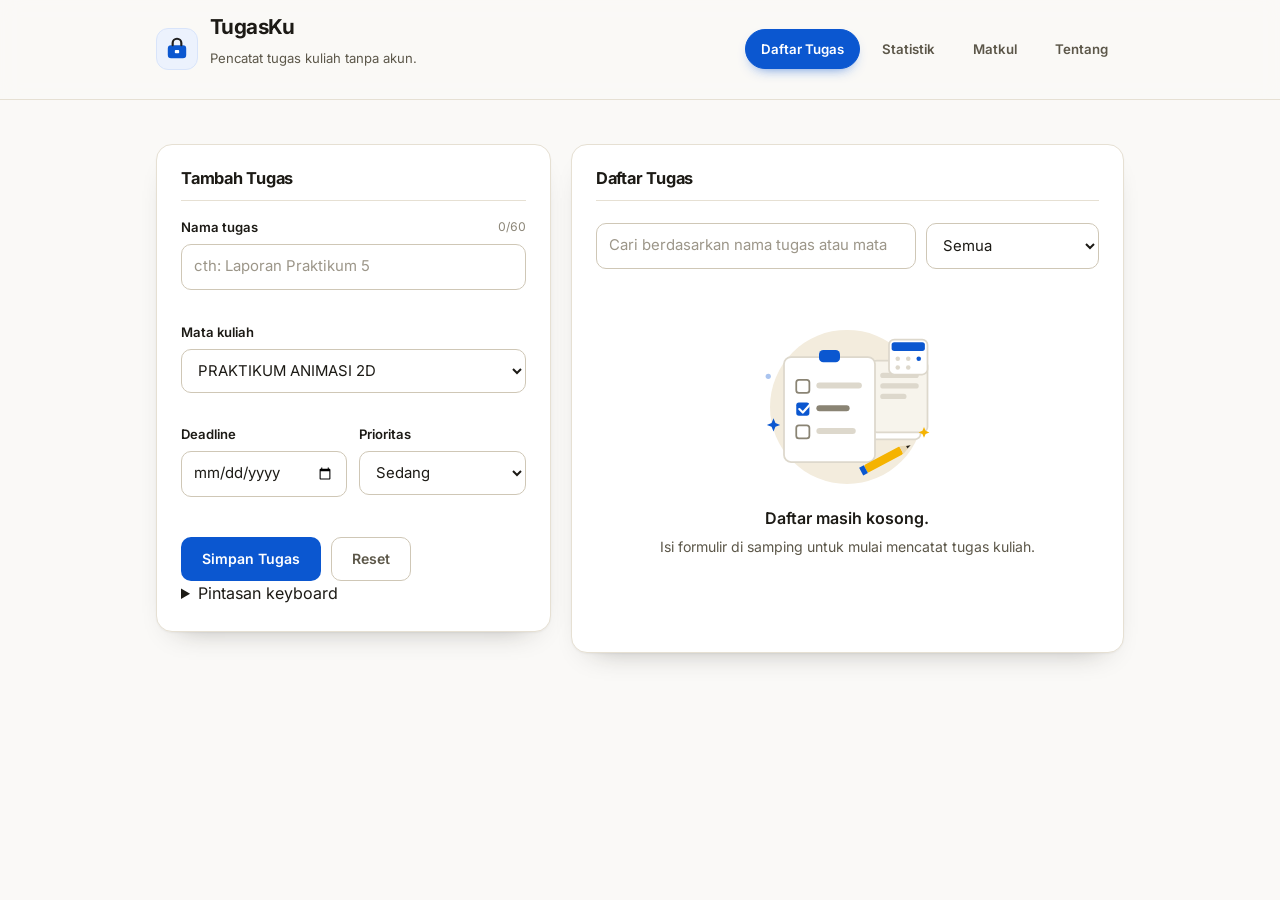
==== commit 73e6edc5: "style(ui): rapikan tampilan TugasKu dan segarkan bukti slide P14" ====
--- a/index.html
+++ b/index.html
@@ -3,7 +3,7 @@
 <head>
   <meta charset="UTF-8">
   <meta name="viewport" content="width=device-width, initial-scale=1.0">
-  <title>Aplikasi Pencatat Tugas Kuliah</title>
+  <title>TugasKu - Pencatat Tugas Kuliah</title>
   <link rel="icon" href="assets/images/ikon-tugas.svg" type="image/svg+xml">
   <link rel="stylesheet" href="https://cdn.jsdelivr.net/npm/bootstrap@5.3.3/dist/css/bootstrap.min.css">
   <link rel="stylesheet" href="src/css/style.css">
@@ -11,9 +11,14 @@
 <body>
   <header class="topbar">
     <div class="wrap topbar-row">
-      <div>
-        <h1>Aplikasi Pencatat Tugas</h1>
-        <p class="sub">Tulis tugas, tandai selesai, pantau progres.</p>
+      <div class="brand">
+        <span class="brand-mark" aria-hidden="true">
+          <img src="assets/images/ikon-tugas.svg" alt="" width="26" height="26">
+        </span>
+        <div>
+          <h1>TugasKu</h1>
+          <p class="sub">Pencatat tugas kuliah tanpa akun.</p>
+        </div>
       </div>
       <nav class="nav" aria-label="Navigasi utama">
         <button type="button" data-view="daftar" aria-current="page">Daftar Tugas</button>
@@ -98,12 +103,22 @@
     <!-- View 2: Statistik -->
     <section id="view-statistik" class="view" aria-labelledby="j-stat" hidden>
       <div class="panel">
-        <h2 id="j-stat">Statistik</h2>
-        <p class="stat-angka">Selesai: <strong><span id="pct">0</span>%</strong> (<span id="doneCount">0</span>/<span id="totalCount">0</span> tugas)</p>
+        <div class="stat-kepala">
+          <div>
+            <p class="kicker">Progres keseluruhan</p>
+            <h2 id="j-stat">Statistik</h2>
+          </div>
+          <button type="button" id="btnKeDaftar" class="ghost">Kembali ke Daftar</button>
+        </div>
+        <p class="stat-angka"><strong><span id="pct">0</span>%</strong><span class="stat-ket">tugas sudah selesai</span></p>
         <div class="progres" role="progressbar" aria-valuemin="0" aria-valuemax="100" aria-valuenow="0" aria-label="Progres tugas selesai">
           <div id="bar" class="bar-fill"></div>
         </div>
-        <div class="actions"><button type="button" id="btnKeDaftar">Kembali ke Daftar</button></div>
+        <div class="stat-grid">
+          <div class="stat-kartu"><span class="stat-label">Selesai</span><strong id="doneCount">0</strong></div>
+          <div class="stat-kartu"><span class="stat-label">Belum selesai</span><strong id="belumCount">0</strong></div>
+          <div class="stat-kartu"><span class="stat-label">Total tugas</span><strong id="totalCount">0</strong></div>
+        </div>
       </div>
     </section>
 
--- a/src/css/style.css
+++ b/src/css/style.css
@@ -4,107 +4,156 @@
 :root {
   --kertas: #faf9f7;
   --kartu: #ffffff;
-  --tinta: #201d17;
-  --abu: #57534a;
-  --garis: #ddd8cc;
+  --tinta: #1c1a15;
+  --abu: #5c5749;
+  --garis: #e6e0d3;
+  --garis-kuat: #cfc7b6;
   --aksen: #0b57d0;
   --aksen-tua: #0847b3;
+  --aksen-lembut: #ecf2fd;
   --bahaya: #b3261e;
-  --r-kartu: 12px;
-  --r-kontrol: 6px;
+  --r-kartu: 16px;
+  --r-kontrol: 10px;
+  --bayang: 0 1px 2px rgba(28,26,21,.04), 0 14px 30px -22px rgba(28,26,21,.45);
 }
 *{box-sizing:border-box;margin:0;padding:0}
+html{-webkit-font-smoothing:antialiased;-moz-osx-font-smoothing:grayscale}
 body{font-family:"Inter",-apple-system,BlinkMacSystemFont,"Segoe UI",Roboto,"Helvetica Neue",Arial,sans-serif;background:var(--kertas);color:var(--tinta);line-height:1.6}
-.wrap{max-width:960px;margin:0 auto;padding:20px 16px}
-.topbar{background:#fff;border-bottom:1px solid var(--garis);position:sticky;top:0;z-index:20}
+::selection{background:var(--aksen);color:#fff}
+.wrap{max-width:1000px;margin:0 auto;padding:20px 16px}
+
+/* ---------- Kepala halaman ---------- */
+.topbar{background:rgba(250,249,247,.9);backdrop-filter:saturate(150%) blur(10px);border-bottom:1px solid var(--garis);position:sticky;top:0;z-index:20}
 /* Kit demo P14: jadikan bilah penuh di atas agar tidak menutup navigasi atau formulir. */
 #demo-kit-panel{top:0 !important;bottom:auto !important;left:0 !important;right:0 !important;border-radius:0 !important;justify-content:flex-end;padding:8px 16px !important}
 body:has(#demo-kit-panel){padding-top:60px}
 body:has(#demo-kit-panel) .topbar{top:60px}
-.topbar h1{font-size:1.35rem;font-weight:700;letter-spacing:-.01em;color:var(--tinta)}
-.sub{color:var(--abu);font-size:.86rem;margin-top:2px}
-.topbar-row{display:flex;flex-wrap:wrap;gap:12px;align-items:center;justify-content:space-between}
-.nav{display:flex;gap:8px;flex-wrap:wrap}
-.nav button{padding:8px 16px;min-height:40px;border-radius:999px;border:1px solid #8a8474;background:transparent;color:var(--aksen);font-weight:700;font-size:.84rem;font-family:inherit;cursor:pointer}
-.nav button[aria-current="page"]{background:var(--aksen);border-color:var(--aksen);color:#fff}
-.nav button:hover{background:#e7edf7}
-.nav button:active{background:#d8e2f5}
+.topbar .wrap{padding:14px 16px}
+.topbar-row{display:flex;flex-wrap:wrap;gap:14px;align-items:center;justify-content:space-between}
+.brand{display:flex;align-items:center;gap:12px;min-width:0}
+.brand-mark{flex:0 0 auto;width:42px;height:42px;border-radius:12px;background:var(--aksen-lembut);border:1px solid #d8e4fa;display:grid;place-items:center}
+.brand-mark img{width:26px;height:26px;display:block}
+.topbar h1{font-size:1.28rem;font-weight:700;letter-spacing:-.025em;line-height:1.25;color:var(--tinta)}
+.sub{color:var(--abu);font-size:.82rem;margin-top:1px}
+
+/* ---------- Navigasi ---------- */
+.nav{display:flex;gap:6px;flex-wrap:wrap}
+.nav button{padding:8px 15px;min-height:40px;border-radius:999px;border:1px solid transparent;background:transparent;color:var(--abu);font-weight:600;font-size:.83rem;font-family:inherit;cursor:pointer;transition:background 140ms ease,color 140ms ease,border-color 140ms ease}
+.nav button:hover{background:#f1eee6;color:var(--tinta)}
+.nav button:active{background:#e8e4d8}
+.nav button[aria-current="page"]{background:var(--aksen);border-color:var(--aksen);color:#fff;box-shadow:0 6px 14px -8px rgba(11,87,208,.85)}
 .nav button[aria-current="page"]:hover{background:var(--aksen-tua);border-color:var(--aksen-tua);color:#fff}
+
+/* ---------- Kerangka tampilan ---------- */
 .view{opacity:0;transform:translateY(8px);transition:opacity 200ms ease-out,transform 200ms ease-out}
-main>.view{margin-top:20px}
+main>.view{margin-top:24px}
 .view.aktif{opacity:1;transform:none}
-.tata-letak{display:grid;grid-template-columns:1fr 1.35fr;gap:20px;align-items:start}
+.tata-letak{display:grid;grid-template-columns:1fr 1.4fr;gap:20px;align-items:start}
+@media(min-width:801px){
+  .tata-letak>.panel:first-child{position:sticky;top:104px}
+  body:has(#demo-kit-panel) .tata-letak>.panel:first-child{top:164px}
+}
 @media(max-width:800px){.tata-letak{grid-template-columns:1fr}}
-.panel{background:var(--kartu);border:1px solid var(--garis);border-radius:var(--r-kartu);padding:22px;margin-bottom:16px}
-.panel h2{font-size:1.12rem;font-weight:700;margin-bottom:10px;letter-spacing:-.01em}
-.hint-list{list-style:none;margin:8px 0 0;padding:0;font-size:.82rem;color:var(--abu);display:flex;flex-direction:column;gap:6px}
-.hint{margin-top:14px;font-size:.82rem;color:var(--abu)}
-.hint summary{cursor:pointer;font-weight:600}
-kbd{background:#f1efe9;color:var(--tinta);border:1px solid var(--garis);border-bottom-width:2px;border-radius:4px;padding:1px 6px;font-size:.75rem;font-family:inherit}
-label{display:block;font-size:.85rem;font-weight:600;margin-bottom:14px}
-input,select{width:100%;margin-top:6px;padding:10px 11px;border:1px solid #8a8474;border-radius:var(--r-kontrol);font-size:.95rem;background:#fff;color:var(--tinta);font-family:inherit;min-height:44px;max-width:100%}
-input:hover,select:hover{border-color:var(--tinta)}
-input:focus,select:focus{border-color:var(--aksen);outline:2px solid var(--aksen);outline-offset:1px}
+.panel{background:var(--kartu);border:1px solid var(--garis);border-radius:var(--r-kartu);padding:24px;margin-bottom:16px;box-shadow:var(--bayang)}
+.panel h2{font-size:1.02rem;font-weight:700;letter-spacing:-.015em;padding-bottom:12px;margin-bottom:16px;border-bottom:1px solid var(--garis)}
+
+/* ---------- Formulir ---------- */
+label{display:block;font-size:.82rem;font-weight:600;margin-bottom:14px;color:var(--tinta)}
+input,select{width:100%;margin-top:6px;padding:10px 12px;border:1px solid var(--garis-kuat);border-radius:var(--r-kontrol);font-size:.93rem;font-weight:400;background:#fff;color:var(--tinta);font-family:inherit;min-height:44px;max-width:100%;transition:border-color 140ms ease,box-shadow 140ms ease}
+input::placeholder{color:#9c9689}
+input:hover,select:hover{border-color:#b3aa97}
+input:focus,select:focus{border-color:var(--aksen);outline:none;box-shadow:0 0 0 3px rgba(11,87,208,.18)}
 input.invalid{border-color:var(--bahaya);background:#fef7f6}
-.err{display:block;min-height:1.1em;color:var(--bahaya);font-size:.8rem;margin-top:3px}#storageMsg[hidden]{display:none}
-.count{float:right;font-weight:400;color:var(--abu);font-size:.78rem}
+input.invalid:focus{box-shadow:0 0 0 3px rgba(179,38,30,.15)}
+.err{display:block;min-height:1.1em;color:var(--bahaya);font-size:.78rem;font-weight:400;margin-top:4px}#storageMsg[hidden]{display:none}
+.count{float:right;font-weight:400;color:#8b8577;font-size:.75rem;font-variant-numeric:tabular-nums}
 .baris{display:grid;grid-template-columns:1fr 1fr;gap:12px}
 @media(max-width:520px){.baris{grid-template-columns:1fr}}
 .actions{display:flex;gap:10px;margin-top:8px;flex-wrap:wrap}
-button{padding:10px 20px;min-height:44px;border:1px solid transparent;border-radius:var(--r-kontrol);background:var(--aksen);color:#fff;font-weight:700;font-size:.9rem;font-family:inherit;cursor:pointer}
+
+/* ---------- Tombol ---------- */
+button{padding:10px 20px;min-height:44px;border:1px solid transparent;border-radius:var(--r-kontrol);background:var(--aksen);color:#fff;font-weight:600;font-size:.88rem;font-family:inherit;cursor:pointer;transition:background 140ms ease,border-color 140ms ease,color 140ms ease}
 button:hover{background:var(--aksen-tua)}
 button:active{background:#063fa0}
 button:disabled{opacity:.6;cursor:wait}
-button.ghost{background:transparent;color:var(--tinta);border-color:#8a8474}
-button.ghost:hover{background:#f1efe9}
-button:focus-visible,.nav button:focus-visible,input:focus-visible,select:focus-visible,summary:focus-visible{outline:2px solid var(--aksen);outline-offset:2px}
-.toolbar{display:flex;gap:10px;margin-bottom:16px}
+button.ghost{background:#fff;color:var(--abu);border-color:var(--garis-kuat)}
+button.ghost:hover{background:#f6f3ec;color:var(--tinta);border-color:#b3aa97}
+button:focus-visible,.nav button:focus-visible,summary:focus-visible{outline:2px solid var(--aksen);outline-offset:2px}
+
+/* ---------- Daftar tugas ---------- */
+.toolbar{display:flex;gap:10px;margin-bottom:18px}
+.toolbar input{flex:2}.toolbar select{flex:1}
 @media(max-width:520px){.toolbar{flex-direction:column}}
-@media(max-width:520px){
-  .topbar-row{flex-direction:column;align-items:stretch}
-  .nav{display:grid;grid-template-columns:repeat(2,1fr);gap:8px}
-  .nav button{border-radius:var(--r-kontrol);text-align:center;padding:8px 4px}
-  .panel{padding:16px}
-}
-.toolbar input{flex:2}.toolbar select{flex:1}
-.list{list-style:none;display:flex;flex-direction:column;gap:6px}
-.list li{background:#fff;border:1px solid var(--garis);border-radius:6px;padding:8px 12px;display:flex;justify-content:space-between;gap:10px;align-items:center}
-.list li:hover{background:#f1efe9}
-.list li.tinggi{border-left:3px solid var(--bahaya)}
-.list li.done{opacity:.6}
-.list li.done strong{text-decoration:line-through}
-.list .meta{font-size:.8rem;color:var(--abu);margin-top:2px;overflow-wrap:anywhere}
-.tag{font-size:.78rem;white-space:nowrap;color:var(--abu)}
-.tag.Tinggi{color:var(--bahaya);font-weight:700}
-.tag.Sedang,.tag.Rendah{font-weight:400}
-.mini{width:auto;padding:6px 10px;font-size:.78rem;min-height:40px;background:transparent;color:var(--tinta);border-color:#8a8474}
-.mini:hover{background:#e8e4d8}
-#matkulForm{margin-top:16px}
-.empty{color:var(--abu);padding:12px 8px 8px;background:transparent;text-align:center}
-.empty strong{display:block;color:var(--tinta);font-size:1.02rem;margin:12px 0 4px}
-.empty p{margin:0}
-.empty img{width:200px;max-width:60%;height:auto;display:block;margin:0 auto}
+.list{list-style:none;display:flex;flex-direction:column;gap:8px}
+.list li{position:relative;overflow:hidden;background:#fff;border:1px solid var(--garis);border-radius:12px;padding:12px 12px 12px 16px;display:flex;justify-content:space-between;gap:10px;align-items:center;transition:border-color 140ms ease,box-shadow 140ms ease}
+.list li:hover{border-color:var(--garis-kuat);box-shadow:0 6px 16px -12px rgba(28,26,21,.6)}
+.list li.tinggi::before{content:"";position:absolute;left:0;top:0;bottom:0;width:3px;background:var(--bahaya)}
+.list li.done{opacity:.62;background:#fcfbf8}
+.list li.done:hover{opacity:.85}
+.list li.done strong{text-decoration:line-through;text-decoration-color:var(--garis-kuat)}
+.list strong{font-size:.95rem;font-weight:600;letter-spacing:-.01em;display:block}
+.judul-baris{display:flex;align-items:center;gap:8px;flex-wrap:wrap}
+.list .meta{font-size:.78rem;color:var(--abu);margin-top:3px;overflow-wrap:anywhere}
+.list .meta .tgl{white-space:nowrap}
+.list .badge{background:#f0eee8;color:var(--abu);font-size:.68rem;font-weight:600;padding:.35em .65em;border-radius:999px;letter-spacing:.01em}
+.list .badge.Tinggi{background:#fbe9e7;color:var(--bahaya)}
+.list .badge.Sedang{background:#fdf2e0;color:#8a5300}
+.list .badge.Rendah{background:#eef2ea;color:#4a5c3c}
+.mini{width:auto;padding:5px 10px;font-size:.73rem;font-weight:600;min-height:32px;background:#fff;color:var(--abu);border:1px solid var(--garis);border-radius:999px}
+.mini:hover{background:var(--aksen-lembut);border-color:#c6d7f6;color:var(--aksen)}
+.mini:active{background:#dce7fa}
+.empty{color:var(--abu);padding:28px 12px 20px;background:transparent;text-align:center}
+.empty strong{display:block;color:var(--tinta);font-size:1rem;font-weight:600;margin:16px 0 4px}
+.empty p{margin:0;font-size:.88rem}
+.empty img{width:210px;max-width:60%;height:auto;display:block;margin:0 auto}
 @media(max-width:520px){.empty img{width:160px}}
 .loading{display:flex;align-items:center;gap:10px;justify-content:center;padding:18px;font-weight:600}
 .loading[hidden]{display:none}
-.preview{min-height:1.4em;font-size:.85rem;color:var(--abu);margin-top:12px}
-.stat-angka{font-size:1.05rem;margin:10px 0 14px;font-variant-numeric:tabular-nums}
-.progres{height:12px;background:#e7e2d5;border-radius:6px;overflow:hidden;margin-bottom:16px}
-.bar-fill{height:100%;width:100%;background:var(--aksen);transform:scaleX(0);transform-origin:left center}
+.preview{min-height:1.4em;font-size:.8rem;color:var(--abu);margin-top:14px}
+
+/* ---------- Statistik ---------- */
+.kicker{font-size:.72rem;font-weight:700;letter-spacing:.09em;text-transform:uppercase;color:var(--aksen);margin-bottom:2px}
+.stat-kepala{display:flex;justify-content:space-between;align-items:flex-start;gap:16px;flex-wrap:wrap;margin-bottom:6px}
+.stat-kepala h2{padding:0;margin:0;border:0}
+.stat-angka{display:flex;align-items:baseline;gap:10px;flex-wrap:wrap;margin:18px 0 14px;font-variant-numeric:tabular-nums}
+.stat-angka strong{font-size:3.4rem;line-height:1;font-weight:700;letter-spacing:-.045em;color:var(--tinta)}
+.stat-ket{font-size:.88rem;color:var(--abu)}
+.progres{height:14px;background:#eae5d9;border-radius:999px;overflow:hidden;margin-bottom:22px}
+.bar-fill{height:100%;width:100%;background:linear-gradient(90deg,var(--aksen),#3b7de8);border-radius:999px;transform:scaleX(0);transform-origin:left center}
+.stat-grid{display:grid;grid-template-columns:repeat(3,1fr);gap:12px}
+@media(max-width:520px){.stat-grid{grid-template-columns:1fr}}
+.stat-kartu{border:1px solid var(--garis);border-radius:12px;padding:14px 16px;background:#fcfbf8}
+.stat-label{display:block;font-size:.76rem;font-weight:600;color:var(--abu);letter-spacing:.01em}
+.stat-kartu strong{display:block;font-size:1.7rem;font-weight:700;line-height:1.15;letter-spacing:-.03em;margin-top:2px;font-variant-numeric:tabular-nums}
 .muted{color:var(--abu);font-size:.88rem;margin-top:10px}
-.tentang img{width:72px;height:72px;max-width:100%;display:block}
-.tentang{display:flex;gap:16px;align-items:center;flex-wrap:wrap}
-.fitur{margin:8px 0 0 18px;display:flex;flex-direction:column;gap:6px;font-size:.9rem}
+
+/* ---------- Mata kuliah & Tentang ---------- */
+#matkulForm{margin-top:20px;padding-top:18px;border-top:1px solid var(--garis)}
+.tentang img{width:64px;height:64px;max-width:100%;display:block;flex:0 0 auto}
+.tentang{display:flex;gap:18px;align-items:flex-start;flex-wrap:nowrap}
+.tentang>div{flex:1;min-width:0}
+@media(max-width:520px){.tentang{flex-wrap:wrap}}
+.fitur{margin:0 0 0 18px;display:flex;flex-direction:column;gap:8px;font-size:.9rem;color:var(--abu)}
 img{max-width:100%}
 
-/* Komponen Bootstrap yang dipakai lewat src/ui/ui-pustaka.js, disesuaikan dengan tema sendiri */
-.list .badge{background:#e7edf7;color:var(--aksen);font-size:.74rem;font-weight:700;padding:.35em .7em;border-radius:999px}
-.list .badge.Tinggi{background:#fbe9e7;color:var(--bahaya)}
-.modal-content{border:1px solid var(--garis);border-radius:var(--r-kartu);background:var(--kartu);color:var(--tinta)}
+/* ---------- Komponen Bootstrap yang dipakai lewat src/ui/ui-pustaka.js ---------- */
+.modal-content{border:1px solid var(--garis);border-radius:var(--r-kartu);background:var(--kartu);color:var(--tinta);box-shadow:0 30px 60px -30px rgba(28,26,21,.5)}
+.modal-header,.modal-footer{border-color:var(--garis)}
 .modal-footer .btn{border-radius:var(--r-kontrol);font-weight:600}
-.toast{border-radius:var(--r-kontrol);border:1px solid var(--garis);background:var(--kartu);color:var(--tinta)}
-.toast-body{font-size:.88rem}
+.toast{border-radius:var(--r-kontrol);border:1px solid var(--garis);background:var(--kartu);color:var(--tinta);box-shadow:var(--bayang)}
+.toast-body{font-size:.86rem}
+
+/* ---------- Layar kecil ---------- */
+@media(max-width:520px){
+  .topbar-row{flex-direction:column;align-items:stretch}
+  .nav{display:grid;grid-template-columns:repeat(2,1fr);gap:6px}
+  .nav button{border-radius:var(--r-kontrol);text-align:center;padding:8px 4px;background:#fff;border-color:var(--garis)}
+  .nav button[aria-current="page"]{background:var(--aksen);border-color:var(--aksen)}
+  .panel{padding:18px}
+  .brand-mark{width:38px;height:38px}
+  .stat-angka strong{font-size:2.8rem}
+}
 @media (prefers-reduced-motion:reduce){
   .view{transition:none}
-  *{animation-duration:.01ms !important}
+  *{animation-duration:.01ms !important;transition-duration:.01ms !important}
 }
